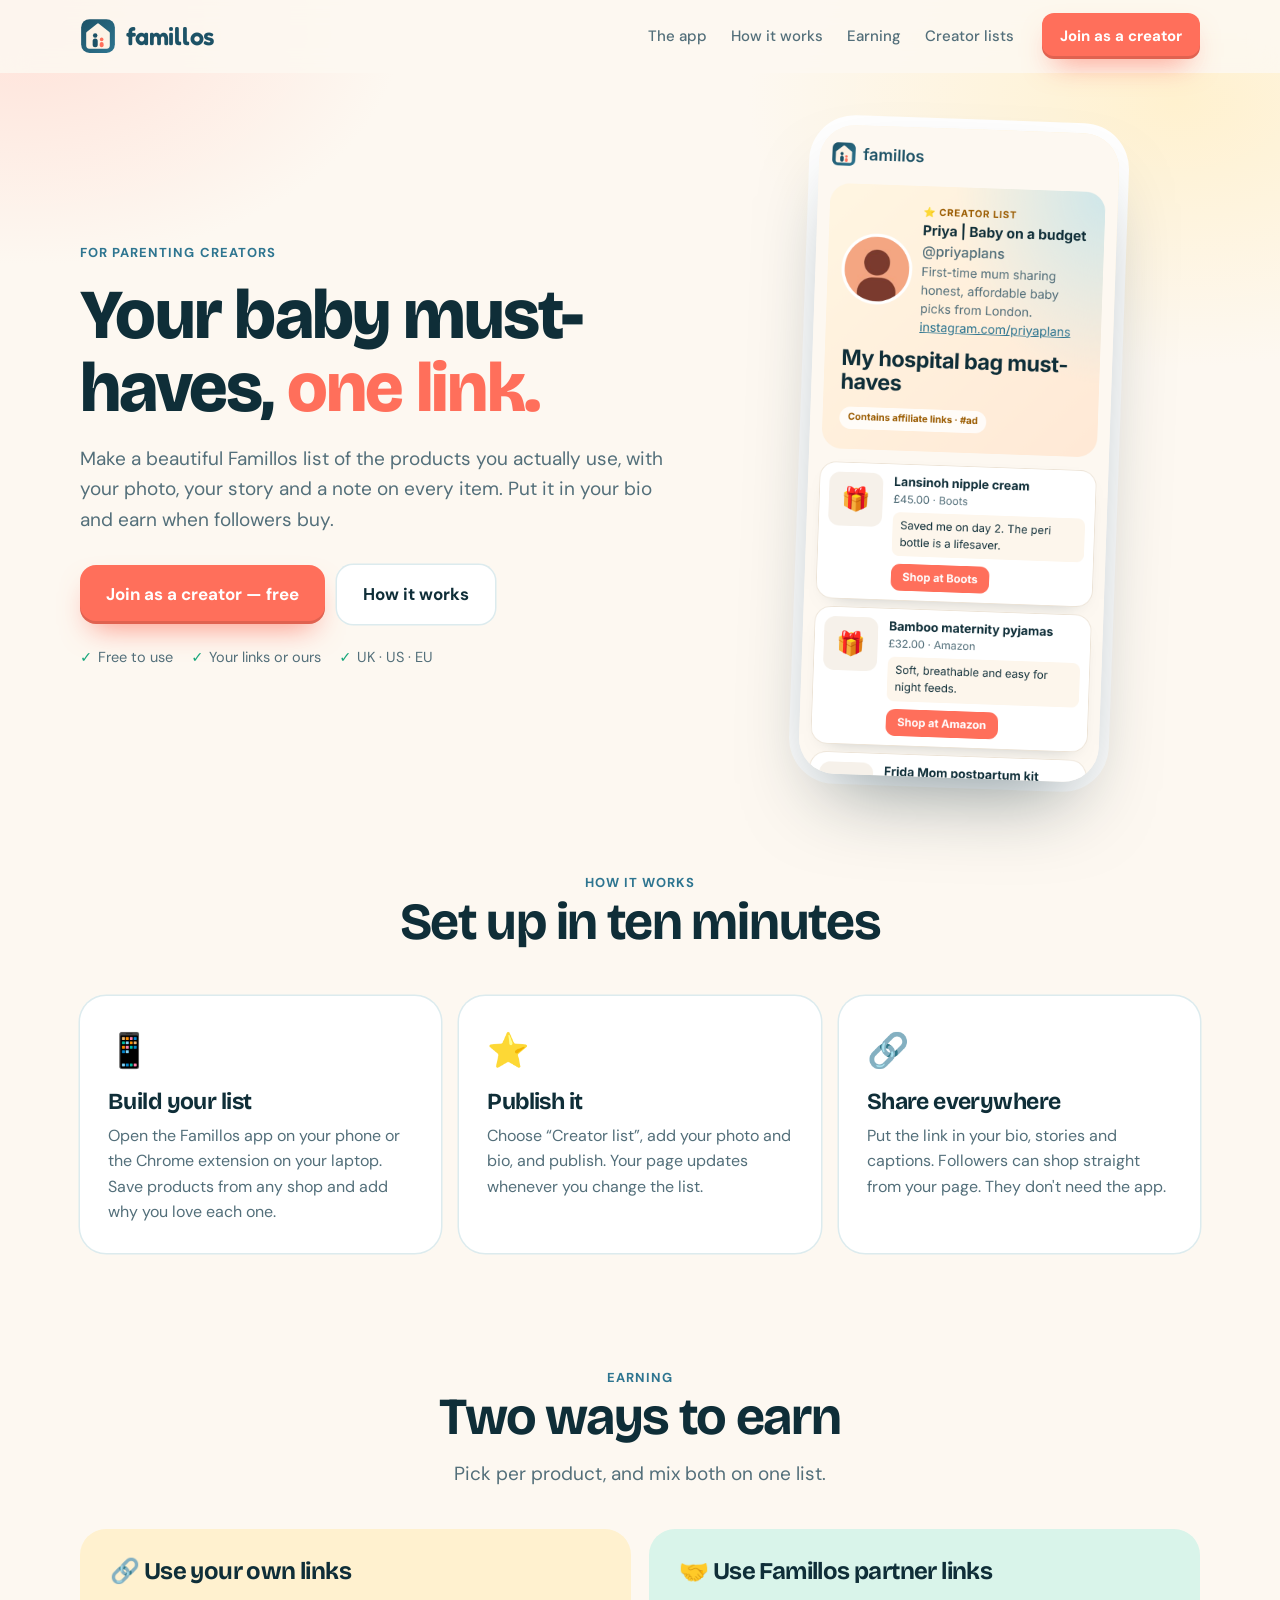
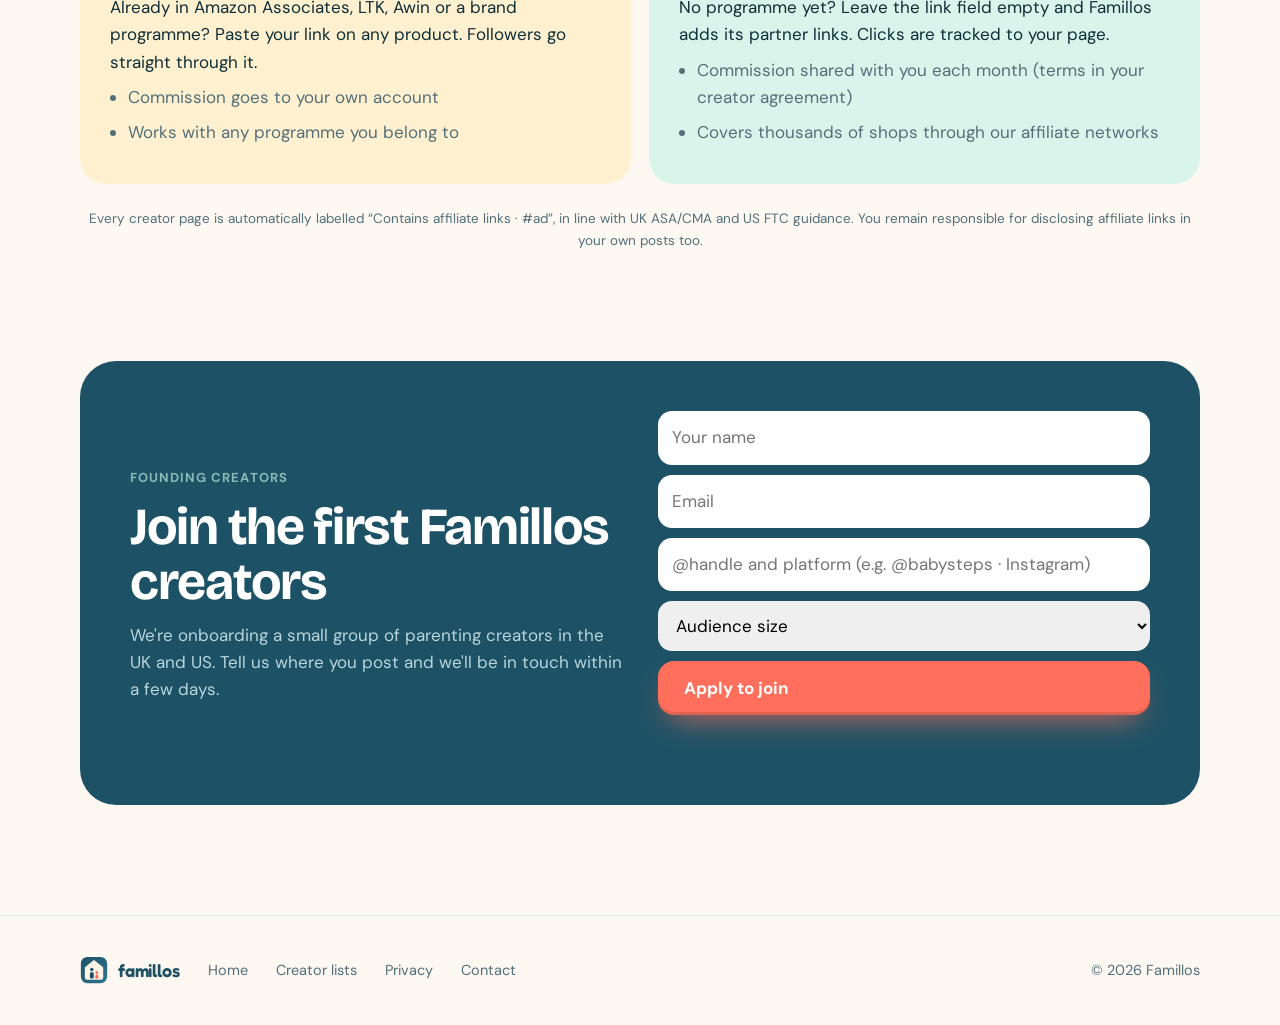
==== website/creators.html @ e51f3b95 "Add files via upload" ====
<!DOCTYPE html>
<html lang="en">
<head>
  <meta charset="UTF-8">
  <meta name="viewport" content="width=device-width, initial-scale=1">
  <title>Famillos for creators — share your baby picks</title>
  <meta name="description" content="Parenting creators: share your baby must-haves on a beautiful Famillos list. Use your own affiliate links or ours, with commission shared.">
  <meta property="og:title" content="Famillos for creators">
  <meta property="og:description" content="Share your baby must-haves on a page that earns.">
  <meta property="og:image" content="https://famillos.com/assets/og-image.png">
  <link rel="canonical" href="https://famillos.com/creators.html">
  <link rel="icon" href="assets/favicon.png">
  <link rel="preconnect" href="https://fonts.googleapis.com"><link rel="preconnect" href="https://fonts.gstatic.com" crossorigin>
  <link href="https://fonts.googleapis.com/css2?family=Fredoka:wght@500;600;700&family=Bricolage+Grotesque:opsz,wght@12..96,600;12..96,800&family=DM+Sans:opsz,wght@9..40,400;9..40,500;9..40,700&display=swap" rel="stylesheet">
  <link rel="stylesheet" href="assets/site.css">
  <style>
    .c-hero { padding: 56px 0 70px; position: relative; }
    .c-hero::before { content: ""; position: absolute; inset: -200px -10% auto; height: 760px; z-index: -1; background: radial-gradient(40% 50% at 85% 30%, #fff1cf, transparent 70%), radial-gradient(35% 45% at 10% 20%, var(--peach), transparent 70%); }
    .c-grid { display: grid; grid-template-columns: 1.1fr .9fr; gap: 48px; align-items: center; }
    @media (max-width: 900px) { .c-grid { grid-template-columns: 1fr; } }
    .c-hero h1 { font-size: clamp(40px, 6vw, 70px); font-weight: 800; margin: 14px 0 18px; }
    .c-hero h1 em { font-style: normal; color: var(--coral); }
    .phone { width: 300px; margin: 0 auto; border-radius: 36px; overflow: hidden; box-shadow: 0 40px 80px -30px rgba(15,46,56,.5), 0 0 0 10px #fff; transform: rotate(2deg); }
    .phone img { width: 100%; display: block; }
    .cards3 { display: grid; grid-template-columns: repeat(3, 1fr); gap: 18px; margin-top: 46px; }
    @media (max-width: 900px) { .cards3 { grid-template-columns: 1fr; } }
    .c3 { border-radius: 26px; padding: 28px; background: var(--white); box-shadow: 0 0 0 1.5px var(--line); }
    .c3 .e { font-size: 34px; }
    .c3 h3 { font-size: 23px; margin: 12px 0 8px; }
    .c3 p { color: var(--muted); font-size: 16px; }
    .earn { display: grid; grid-template-columns: 1fr 1fr; gap: 18px; margin-top: 40px; }
    @media (max-width: 760px) { .earn { grid-template-columns: 1fr; } }
    .earn > div { border-radius: 26px; padding: 30px; }
    .earn h3 { font-size: 24px; margin-bottom: 10px; }
    .earn li { margin: 8px 0 8px 18px; color: var(--muted); }
    .apply { background: var(--teal-900); color: #fff; border-radius: 36px; padding: 50px; display: grid; grid-template-columns: 1fr 1fr; gap: 36px; align-items: center; }
    @media (max-width: 860px) { .apply { grid-template-columns: 1fr; padding: 32px 22px; } }
    .apply p { color: #b9d6dc; }
    .apply form { display: grid; gap: 10px; }
    .apply input, .apply select { font: inherit; padding: 13px 14px; border-radius: 14px; border: 0; }
    .small-print { font-size: 13.5px; color: var(--muted); margin-top: 24px; }
  </style>
</head>
<body>
<nav>
  <div class="wrap">
    <a class="logo" href="/" aria-label="Famillos home"><img src="assets/logo.svg" alt="">famillos</a>
    <div class="links"><a href="/#features">The app</a><a href="#how">How it works</a><a href="#earn">Earning</a><a href="lists.html">Creator lists</a></div>
    <a class="btn btn-main" href="#apply" style="white-space:nowrap">Join as a creator</a>
  </div>
</nav>

<header class="c-hero">
  <div class="wrap c-grid">
    <div>
      <span class="eyebrow">For parenting creators</span>
      <h1>Your baby must-haves, <em>one link.</em></h1>
      <p class="lead">Make a beautiful Famillos list of the products you actually use, with your photo, your story and a note on every item. Put it in your bio and earn when followers buy.</p>
      <div class="cta-row"><a class="btn btn-main" href="#apply">Join as a creator — free</a><a class="btn btn-ghost" href="#how">How it works</a></div>
      <div class="trust"><span>Free to use</span><span>Your links or ours</span><span>UK · US · EU</span></div>
    </div>
    <div class="phone"><img src="assets/page-creator.png" alt="A Famillos creator list on a phone"></div>
  </div>
</header>

<section id="how" style="padding-top:20px">
  <div class="wrap">
    <div class="center reveal"><span class="eyebrow">How it works</span><h2>Set up in ten minutes</h2></div>
    <div class="cards3">
      <div class="c3 reveal"><div class="e">📱</div><h3>Build your list</h3><p>Open the Famillos app on your phone or the Chrome extension on your laptop. Save products from any shop and add why you love each one.</p></div>
      <div class="c3 reveal"><div class="e">⭐</div><h3>Publish it</h3><p>Choose “Creator list”, add your photo and bio, and publish. Your page updates whenever you change the list.</p></div>
      <div class="c3 reveal"><div class="e">🔗</div><h3>Share everywhere</h3><p>Put the link in your bio, stories and captions. Followers can shop straight from your page. They don't need the app.</p></div>
    </div>
  </div>
</section>

<section id="earn" style="padding-top:0">
  <div class="wrap">
    <div class="center reveal"><span class="eyebrow">Earning</span><h2>Two ways to earn</h2><p class="lead">Pick per product, and mix both on one list.</p></div>
    <div class="earn reveal">
      <div style="background:var(--butter)"><h3>🔗 Use your own links</h3><p>Already in Amazon Associates, LTK, Awin or a brand programme? Paste your link on any product. Followers go straight through it.</p><ul><li>Commission goes to your own account</li><li>Works with any programme you belong to</li></ul></div>
      <div style="background:var(--mintbg)"><h3>🤝 Use Famillos partner links</h3><p>No programme yet? Leave the link field empty and Famillos adds its partner links. Clicks are tracked to your page.</p><ul><li>Commission shared with you each month (terms in your creator agreement)</li><li>Covers thousands of shops through our affiliate networks</li></ul></div>
    </div>
    <p class="small-print center">Every creator page is automatically labelled “Contains affiliate links · #ad”, in line with UK ASA/CMA and US FTC guidance. You remain responsible for disclosing affiliate links in your own posts too.</p>
  </div>
</section>

<section id="apply" style="padding-top:0">
  <div class="wrap">
    <div class="apply reveal">
      <div>
        <span class="eyebrow" style="color:var(--sage)">Founding creators</span>
        <h2 style="margin:10px 0 12px">Join the first Famillos creators</h2>
        <p>We're onboarding a small group of parenting creators in the UK and US. Tell us where you post and we'll be in touch within a few days.</p>
      </div>
      <form data-lead="creators">
        <input type="text" name="cname" required placeholder="Your name" aria-label="Your name">
        <input type="email" required placeholder="Email" aria-label="Email">
        <input type="text" name="handle" required placeholder="@handle and platform (e.g. @babysteps · Instagram)" aria-label="Handle and platform">
        <select name="followers" aria-label="Audience size"><option value="">Audience size</option><option>Under 10k</option><option>10k–50k</option><option>50k–250k</option><option>250k+</option></select>
        <button class="btn btn-main" data-label="Apply to join">Apply to join</button>
        <div class="form-msg" aria-live="polite"></div>
      </form>
    </div>
  </div>
</section>

<footer>
  <div class="wrap">
    <a class="logo" href="/" style="font-size:18px"><img src="assets/logo.svg" alt="" style="width:28px;height:28px">famillos</a>
    <a href="/">Home</a><a href="lists.html">Creator lists</a><a href="privacy.html">Privacy</a>
    <a data-contact href="mailto:hello@famillos.com">Contact</a>
    <span style="margin-left:auto">© <span id="yr"></span> Famillos</span>
  </div>
</footer>
<script src="config.js"></script>
<script src="site.js"></script>
<script>document.getElementById("yr").textContent = new Date().getFullYear();</script>
</body>
</html>
---- website/assets/site.css ----
:root {
      --ink: #0f2e38; --muted: #536f7a; --line: #dcebee; --bg: #fdf8f1; --white: #fff;
      --teal-900: #1d5266; --teal: #2e7590; --teal-2: #3d97a6; --sage: #86bcb5; --sky: #bfe3e8;
      --coral: #ff6f5b; --peach: #ffe2d9; --sun: #ffb22e; --butter: #fff1cf; --mint: #16a67a; --mintbg: #d9f4ea; --lilac: #7d6bf0; --lilacbg: #e9e5ff;
      --display: "Bricolage Grotesque", ui-rounded, system-ui, sans-serif;
      --body: "DM Sans", system-ui, -apple-system, "Segoe UI", sans-serif;
    }
    * { box-sizing: border-box; margin: 0; padding: 0; }
    html { scroll-behavior: smooth; }
    body { font: 17px/1.6 var(--body); color: var(--ink); background: var(--bg); overflow-x: hidden; }
    img { max-width: 100%; display: block; }
    a { color: inherit; }
    .wrap { max-width: 1160px; margin: 0 auto; padding: 0 20px; }
    h1, h2, h3 { font-family: var(--display); letter-spacing: -.025em; line-height: 1.05; }
    h2 { font-size: clamp(32px, 4.6vw, 52px); }
    .eyebrow { display: inline-flex; align-items: center; gap: 8px; font-weight: 700; font-size: 13px; letter-spacing: .08em; text-transform: uppercase; color: var(--teal); }
    .center { text-align: center; }
    .lead { font-size: 19px; color: var(--muted); max-width: 620px; }
    .center .lead { margin: 14px auto 0; }

    .btn { display: inline-flex; align-items: center; gap: 10px; padding: 16px 26px; border-radius: 16px; font-weight: 700; font-size: 17px; text-decoration: none; border: 0; cursor: pointer; transition: transform .15s, box-shadow .15s; font-family: var(--body); }
    .btn:hover { transform: translateY(-2px); }
    .btn-main { background: var(--coral); color: #fff; box-shadow: 0 14px 30px -12px rgba(255, 111, 91, .8), inset 0 -3px 0 rgba(0,0,0,.12); }
    .btn-main:hover { box-shadow: 0 20px 36px -12px rgba(255, 111, 91, .9), inset 0 -3px 0 rgba(0,0,0,.12); }
    .btn-ghost { background: var(--white); color: var(--ink); box-shadow: 0 0 0 1.5px var(--line); }
    .chrome { width: 22px; height: 22px; border-radius: 50%; background: conic-gradient(#ea4335 0 33%, #fbbc05 0 66%, #34a853 0); position: relative; flex: none; }
    .chrome::after { content: ""; position: absolute; inset: 6px; border-radius: 50%; background: #4285f4; box-shadow: 0 0 0 2.5px #fff; }

    /* nav */
    nav { position: sticky; top: 0; z-index: 50; background: color-mix(in srgb, var(--bg) 85%, transparent); backdrop-filter: blur(14px); border-bottom: 1px solid transparent; transition: border-color .2s; }
    nav .wrap { display: flex; align-items: center; gap: 28px; height: 72px; }
    .logo { display: flex; align-items: center; gap: 10px; font-family: "Fredoka", var(--display); font-weight: 600; font-size: 25px; letter-spacing: -.01em; text-decoration: none; color: var(--teal-900); }
    .logo img { width: 36px; height: 36px; }
    nav .links { display: flex; gap: 24px; margin-left: auto; font-weight: 500; font-size: 15px; }
    nav .links a { text-decoration: none; color: var(--muted); }
    nav .links a:hover { color: var(--ink); }
    nav .btn { padding: 11px 18px; font-size: 15px; border-radius: 12px; }
    @media (max-width: 760px) { nav .links { display: none; } nav .btn { margin-left: auto; } .hide-sm { display: none; } }

    /* hero */
    .hero { position: relative; padding: 56px 0 90px; }
    .hero::before { content: ""; position: absolute; inset: -200px -10% auto; height: 900px; z-index: -1;
      background: radial-gradient(40% 50% at 85% 30%, var(--sky), transparent 70%), radial-gradient(35% 45% at 10% 20%, var(--peach), transparent 70%), radial-gradient(30% 40% at 60% 90%, var(--butter), transparent 70%); }
    .hero-grid { display: grid; grid-template-columns: 1.02fr 1fr; gap: 48px; align-items: center; }
    @media (max-width: 960px) { .hero-grid { grid-template-columns: 1fr; } }
    .hero h1 { font-size: clamp(44px, 6.6vw, 82px); font-weight: 800; margin: 18px 0 20px; }
    .hero h1 .hl { color: var(--coral); position: relative; white-space: nowrap; }
    .hero h1 .hl svg { position: absolute; left: 0; bottom: -10px; width: 100%; height: 18px; }
    .hero .lead { font-size: 20px; }
    .cta-row { display: flex; flex-wrap: wrap; gap: 12px; margin-top: 30px; align-items: center; }
    .trust { display: flex; flex-wrap: wrap; gap: 18px; margin-top: 22px; color: var(--muted); font-size: 14.5px; }
    .trust span::before { content: "✓"; color: var(--mint); font-weight: 800; margin-right: 6px; }
    .pill { display: inline-flex; align-items: center; gap: 8px; padding: 6px 14px 6px 6px; border-radius: 99px; background: var(--white); box-shadow: 0 0 0 1.5px var(--line); font-size: 14px; font-weight: 500; }
    .pill b { background: var(--mintbg); color: var(--mint); padding: 2px 10px; border-radius: 99px; font-size: 12px; }

    /* browser mockup */
    .stage { position: relative; }
    .browser { background: var(--white); border-radius: 22px; box-shadow: 0 40px 80px -30px rgba(15, 46, 56, .45), 0 0 0 1px rgba(15,46,56,.06); overflow: hidden; transform: rotate(1.2deg); }
    .bar { display: flex; align-items: center; gap: 8px; padding: 12px 16px; background: #f1f5f6; }
    .bar i { width: 11px; height: 11px; border-radius: 50%; background: #ff5f57; } .bar i:nth-child(2) { background: #febc2e; } .bar i:nth-child(3) { background: #28c840; }
    .url { flex: 1; margin-left: 10px; background: var(--white); border-radius: 8px; padding: 5px 12px; font-size: 12.5px; color: var(--muted); }
    .viewport { display: grid; grid-template-columns: 1fr 228px; height: 470px; }
    .shop { padding: 22px; display: flex; flex-direction: column; gap: 14px; background: #fff; }
    .shop .img { flex: 1; border-radius: 16px; background: radial-gradient(60% 60% at 50% 45%, #fff 0 30%, transparent 31%), linear-gradient(135deg, #e8f3f5, #f7efe9); display: grid; place-items: center; font-size: 74px; }
    .sk { height: 12px; border-radius: 99px; background: #edf2f3; } .sk.w6 { width: 60%; } .sk.w4 { width: 40%; } .sk.t { height: 18px; width: 85%; background: #dfe8ea; }
    .price-tag { font-family: var(--display); font-weight: 800; font-size: 26px; color: #c0392b; }
    .add-cart { height: 40px; border-radius: 99px; background: #cc0000; opacity: .85; }
    .panel { border-left: 1px solid var(--line); overflow: hidden; background: #eef5f6; }
    .panel img { width: 100%; }
    .sticker { position: absolute; background: var(--white); border-radius: 16px; padding: 12px 14px; display: flex; gap: 10px; align-items: center; box-shadow: 0 18px 40px -16px rgba(15,46,56,.4); font-size: 14px; animation: float 5s ease-in-out infinite; }
    .sticker .e { width: 36px; height: 36px; border-radius: 11px; display: grid; place-items: center; font-size: 18px; }
    .sticker small { display: block; color: var(--muted); font-size: 12px; }
    .s1 { left: -34px; top: 90px; } .s2 { right: -22px; bottom: 40px; animation-delay: -2.5s; } .s3 { left: 20px; bottom: -28px; animation-delay: -1.2s; }
    @keyframes float { 50% { transform: translateY(-8px); } }
    @media (max-width: 560px) { .viewport { grid-template-columns: 1fr; } .shop { display: none; } .browser { transform: none; } .s1 { left: -6px; } .s2 { right: -6px; } }

    /* stores strip */
    .stores { padding: 28px 0; border-block: 1px solid var(--line); background: var(--white); }
    .stores .wrap { display: flex; flex-wrap: wrap; justify-content: center; gap: 14px 38px; align-items: center; color: var(--muted); }
    .stores b { font-family: var(--display); font-size: 22px; color: #9db2b9; }
    .stores span { font-size: 14px; font-weight: 700; letter-spacing: .06em; text-transform: uppercase; }

    section { padding: 110px 0; }

    /* features */
    .feat { display: grid; grid-template-columns: 1fr 1fr; gap: 64px; align-items: center; margin-top: 90px; }
    .feat:nth-child(even) .copy { order: 2; }
    @media (max-width: 860px) { .feat { grid-template-columns: 1fr; gap: 30px; } .feat:nth-child(even) .copy { order: 0; } }
    .feat h3 { font-size: clamp(30px, 3.6vw, 42px); margin: 14px 0 14px; }
    .feat p { color: var(--muted); font-size: 18px; }
    .feat ul { list-style: none; margin-top: 18px; display: grid; gap: 10px; }
    .feat li { display: flex; gap: 10px; }
    .feat li::before { content: ""; width: 22px; height: 22px; flex: none; border-radius: 7px; background: var(--c) url("data:image/svg+xml,%3Csvg xmlns='http://www.w3.org/2000/svg' viewBox='0 0 24 24' fill='none' stroke='white' stroke-width='3' stroke-linecap='round' stroke-linejoin='round'%3E%3Cpath d='m5 12.5 4.5 4.5L19 7.5'/%3E%3C/svg%3E") center/14px no-repeat; margin-top: 3px; }
    .tag { display: inline-block; padding: 6px 12px; border-radius: 99px; font-weight: 700; font-size: 13px; background: var(--bg2); color: var(--c); }
    .shot { border-radius: 30px; padding: 34px 34px 0; background: var(--bg2); display: flex; justify-content: center; overflow: hidden; height: 520px; position: relative; }
    .shot img { width: 320px; border-radius: 24px 24px 0 0; box-shadow: 0 30px 60px -24px rgba(15,46,56,.45); }
    .c-coral { --c: var(--coral); --bg2: var(--peach); } .c-teal { --c: var(--teal); --bg2: #d6eef1; }
    .c-pink { --c: #d63f7f; --bg2: #fde3ee; }
    .duo { display: grid; grid-template-columns: repeat(3, 1fr); gap: 18px; }
    @media (max-width: 900px) { .duo { grid-template-columns: 1fr; } }
    .duo-card { border-radius: 28px; padding: 30px; }
    .duo-card .e { font-size: 38px; }
    .duo-card h3 { font-size: 26px; margin: 12px 0 8px; }
    .duo-card p { color: var(--muted); font-size: 16.5px; }
    .c-mint { --c: var(--mint); --bg2: var(--mintbg); } .c-sun { --c: #c27a00; --bg2: var(--butter); } .c-lilac { --c: var(--lilac); --bg2: var(--lilacbg); }

    /* steps */
    .steps-sec { background: var(--teal-900); color: #fff; border-radius: 40px; margin: 0 14px; position: relative; overflow: hidden; }
    .steps-sec::after { content: ""; position: absolute; width: 500px; height: 500px; border-radius: 50%; right: -160px; top: -200px; background: radial-gradient(circle, rgba(61,151,166,.6), transparent 70%); }
    .steps-sec .eyebrow { color: var(--sage); }
    .steps-sec .lead { color: #b9d6dc; }
    .steps { display: grid; grid-template-columns: repeat(3, 1fr); gap: 22px; margin-top: 56px; position: relative; z-index: 1; }
    @media (max-width: 860px) { .steps { grid-template-columns: 1fr; } }
    .step { background: rgba(255,255,255,.07); border: 1px solid rgba(255,255,255,.12); border-radius: 24px; padding: 28px; }
    .step .n { width: 46px; height: 46px; border-radius: 14px; display: grid; place-items: center; font-family: var(--display); font-weight: 800; font-size: 22px; color: var(--teal-900); }
    .step h3 { font-size: 24px; margin: 18px 0 8px; }
    .step p { color: #b9d6dc; font-size: 16px; }
    .code { display: inline-block; margin-top: 12px; font-family: ui-monospace, monospace; letter-spacing: .12em; padding: 6px 12px; border-radius: 10px; border: 1.5px dashed var(--sage); color: #fff; }

    /* timeline */
    .timeline { display: grid; grid-template-columns: repeat(7, 1fr); gap: 10px; margin-top: 54px; }
    @media (max-width: 960px) { .timeline { grid-template-columns: repeat(2, 1fr); } }
    .tl { background: var(--white); border-radius: 22px; padding: 20px 16px; box-shadow: 0 0 0 1.5px var(--line); transition: transform .2s; }
    .tl:hover { transform: translateY(-4px) rotate(-1deg); }
    .tl .e { font-size: 34px; }
    .tl b { display: block; font-family: var(--display); font-size: 17px; margin: 8px 0 4px; line-height: 1.15; }
    .tl span { font-size: 13.5px; color: var(--muted); line-height: 1.4; display: block; }

    /* compare */
    .compare { display: grid; grid-template-columns: 1fr 1fr; gap: 20px; margin-top: 50px; }
    @media (max-width: 760px) { .compare { grid-template-columns: 1fr; } }
    .col { border-radius: 26px; padding: 32px; }
    .col.before { background: #f1f1ee; color: #6b6b66; }
    .col.after { background: linear-gradient(140deg, #2e7590, #3d97a6); color: #fff; }
    .col h3 { font-size: 26px; margin-bottom: 18px; }
    .col li { list-style: none; padding: 10px 0; border-top: 1px solid rgba(0,0,0,.07); display: flex; gap: 10px; }
    .col.after li { border-color: rgba(255,255,255,.15); }

    /* lead */
    .lead-box { background: linear-gradient(120deg, var(--butter), var(--peach)); border-radius: 36px; padding: 56px; display: grid; grid-template-columns: 1.1fr 1fr; gap: 40px; align-items: center; position: relative; overflow: hidden; }
    .lead-box::after { content: "🎁"; position: absolute; right: 30px; top: -10px; font-size: 120px; opacity: .14; transform: rotate(14deg); }
    @media (max-width: 860px) { .lead-box { grid-template-columns: 1fr; padding: 34px 24px; } }
    .lead-box h2 { font-size: clamp(30px, 4vw, 44px); }
    form.sub { display: flex; gap: 10px; background: var(--white); padding: 8px; border-radius: 18px; box-shadow: 0 16px 40px -20px rgba(120, 60, 0, .5); position: relative; z-index: 1; }
    form.sub input { flex: 1; min-width: 0; border: 0; outline: 0; font: inherit; padding: 0 12px; background: transparent; }
    form.sub .btn { padding: 14px 20px; }
    .form-msg { font-size: 14px; margin-top: 10px; min-height: 20px; } .form-msg.ok { color: var(--mint); font-weight: 700; } .form-msg.err { color: #c0392b; }
    @media (max-width: 480px) { form.sub { flex-direction: column; } form.sub input { padding: 12px; } }

    /* faq */
    .faq { max-width: 780px; margin: 46px auto 0; }
    details { background: var(--white); border-radius: 18px; margin-bottom: 10px; box-shadow: 0 0 0 1.5px var(--line); }
    summary { list-style: none; cursor: pointer; padding: 20px 24px; font-weight: 700; font-size: 18px; display: flex; justify-content: space-between; gap: 14px; }
    summary::-webkit-details-marker { display: none; }
    summary::after { content: "+"; font-size: 26px; line-height: 1; color: var(--coral); transition: transform .2s; }
    details[open] summary::after { transform: rotate(45deg); }
    details p { padding: 0 24px 22px; color: var(--muted); }

    /* final cta */
    .final { text-align: center; padding: 110px 0 120px; }
    .final h2 { font-size: clamp(38px, 6vw, 70px); max-width: 860px; margin: 0 auto 28px; }

    footer { border-top: 1px solid var(--line); padding: 40px 0; font-size: 14.5px; color: var(--muted); }
    footer .wrap { display: flex; flex-wrap: wrap; gap: 18px 28px; align-items: center; }
    footer a { text-decoration: none; } footer a:hover { color: var(--ink); }
    footer .disc { flex-basis: 100%; font-size: 13px; }

    .reveal { opacity: 0; transform: translateY(24px); transition: opacity .7s ease, transform .7s ease; }
    .reveal.in { opacity: 1; transform: none; }
    @media (prefers-reduced-motion: reduce) { .reveal { opacity: 1; transform: none; } .sticker { animation: none; } html { scroll-behavior: auto; } }

    .c-rose { --c: #c2410c; --bg2: #ffe4dc; }
    .creator-band { background: linear-gradient(120deg, #fff1cf, #ffe2d9); border-radius: 36px; padding: 48px; display: flex; gap: 32px; align-items: center; justify-content: space-between; flex-wrap: wrap; }
    .creator-band > div { max-width: 640px; }
    .creator-band h2 { font-size: clamp(28px, 3.6vw, 40px); margin: 10px 0; }
    .creator-band p { color: #7a4a1a; }
    @media (max-width: 760px) { .creator-band { padding: 30px 22px; } }

    /* keep decorative glows from widening the page (no sideways scroll on phones) */
    .hero, .c-hero { overflow-x: clip; }
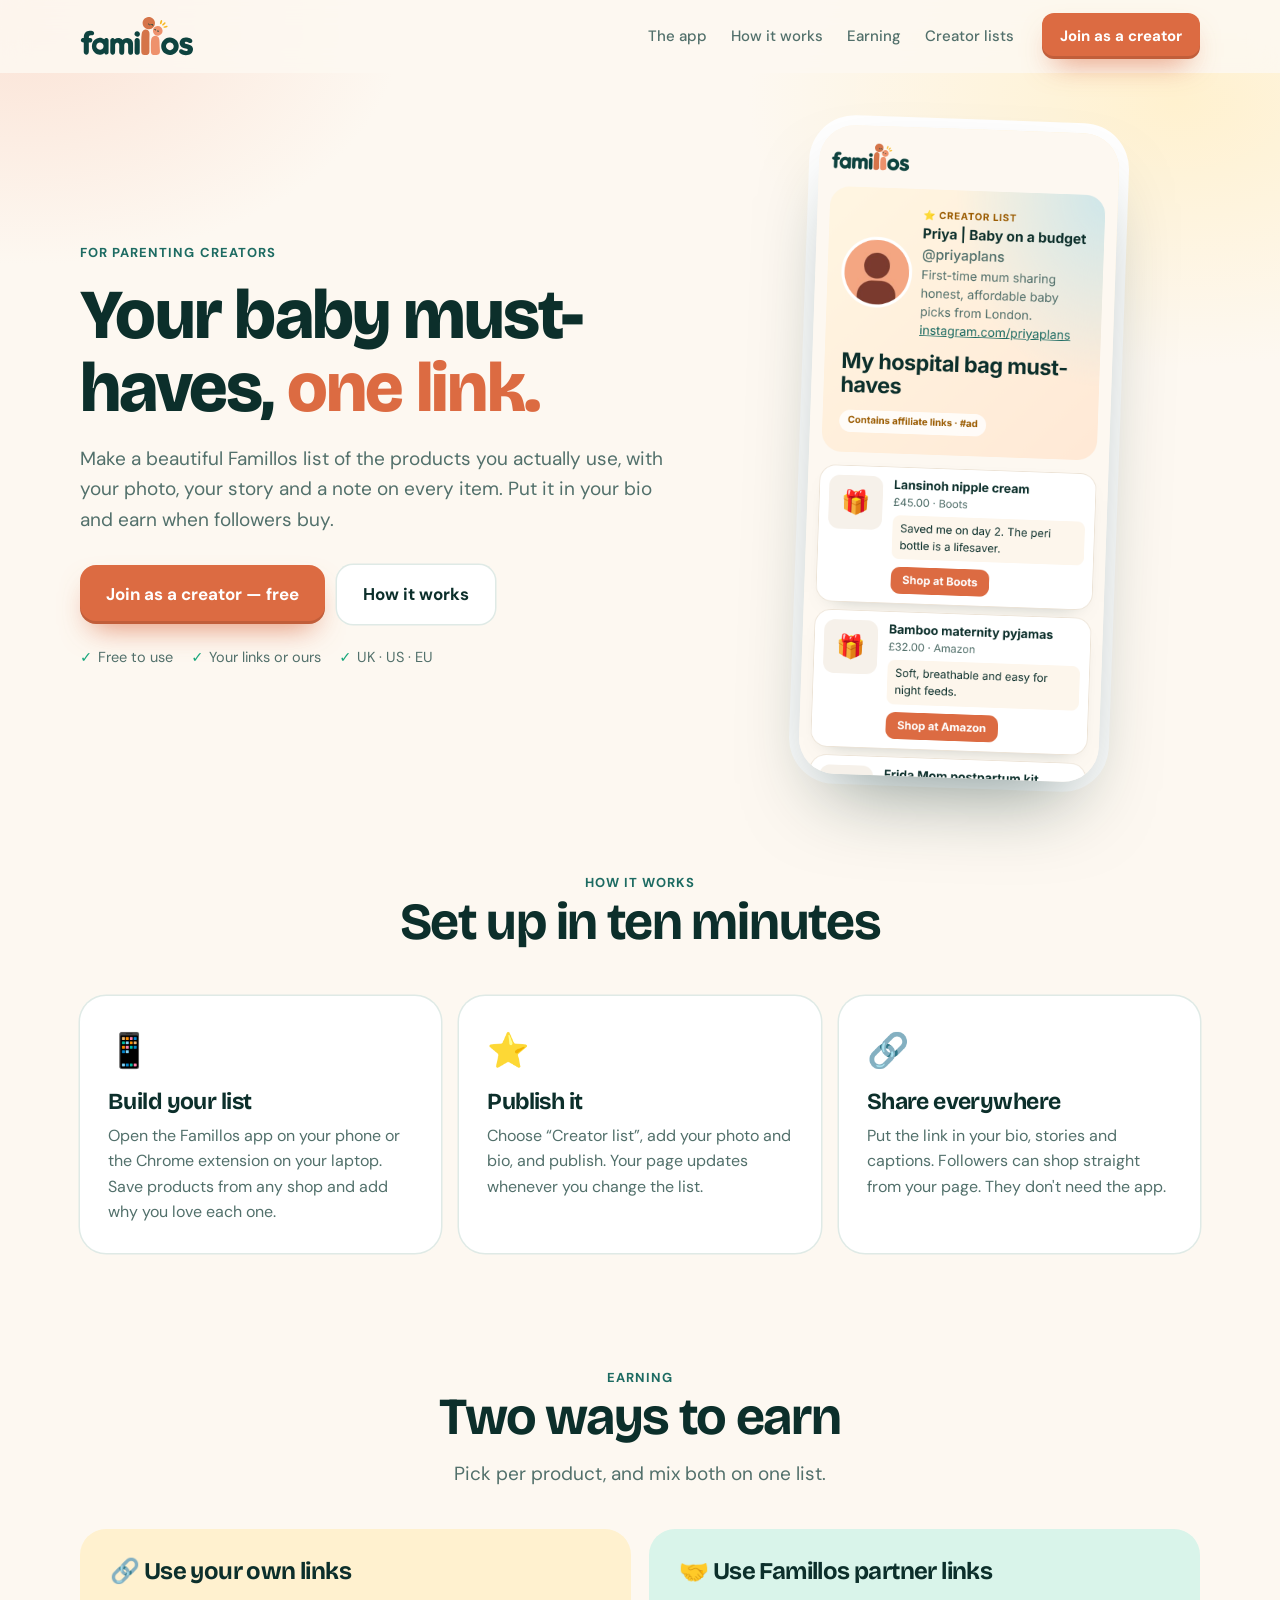
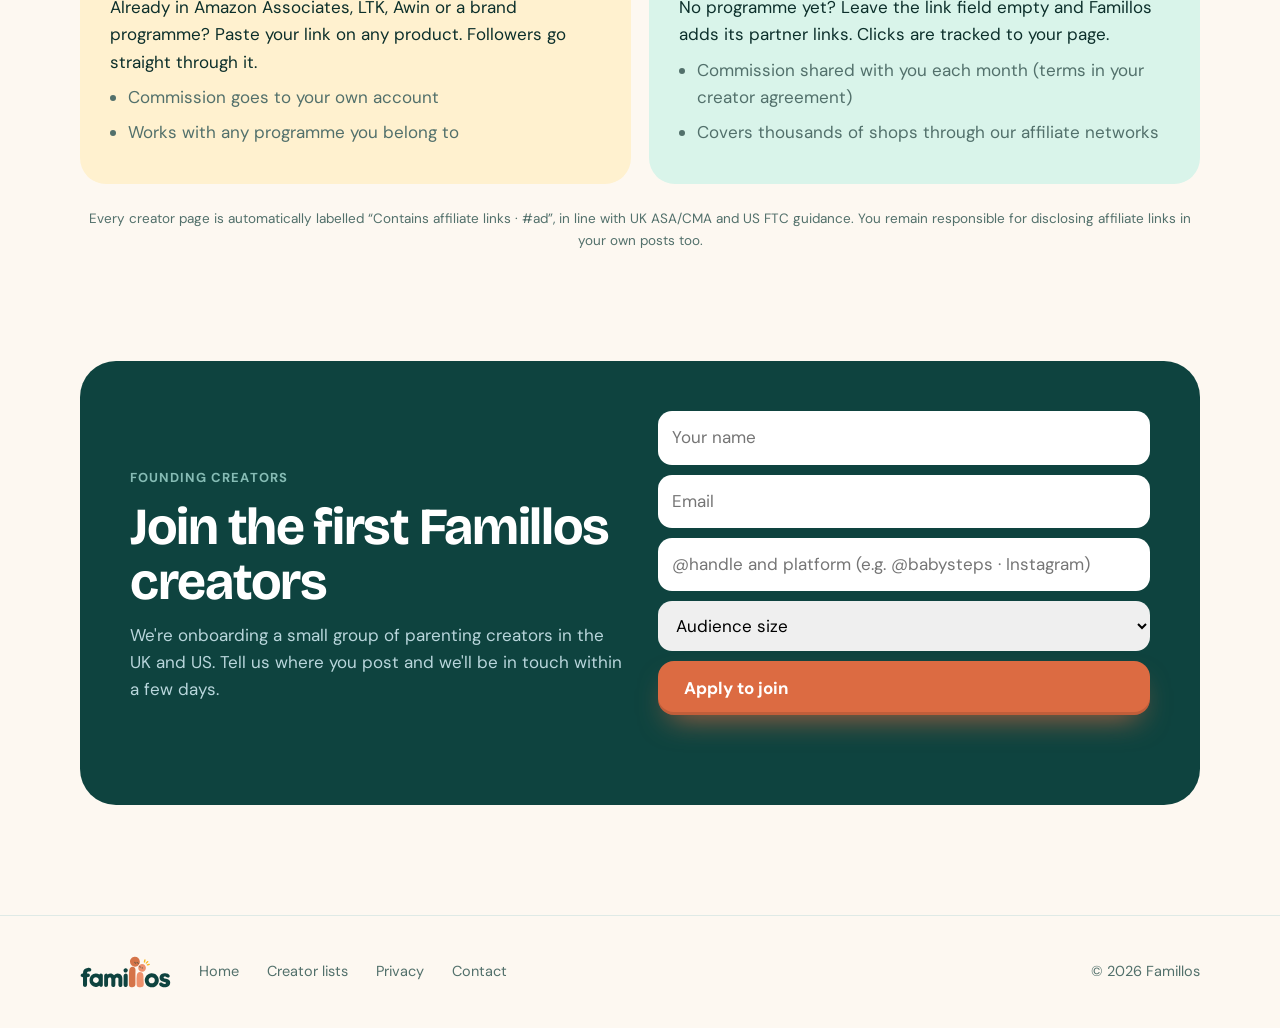
==== commit a4a473f1: "Add files via upload" ====
--- a/website/creators.html
+++ b/website/creators.html
@@ -20,7 +20,7 @@
     @media (max-width: 900px) { .c-grid { grid-template-columns: 1fr; } }
     .c-hero h1 { font-size: clamp(40px, 6vw, 70px); font-weight: 800; margin: 14px 0 18px; }
     .c-hero h1 em { font-style: normal; color: var(--coral); }
-    .phone { width: 300px; margin: 0 auto; border-radius: 36px; overflow: hidden; box-shadow: 0 40px 80px -30px rgba(15,46,56,.5), 0 0 0 10px #fff; transform: rotate(2deg); }
+    .phone { width: 300px; margin: 0 auto; border-radius: 36px; overflow: hidden; box-shadow: 0 40px 80px -30px rgba(12, 47, 43,.5), 0 0 0 10px #fff; transform: rotate(2deg); }
     .phone img { width: 100%; display: block; }
     .cards3 { display: grid; grid-template-columns: repeat(3, 1fr); gap: 18px; margin-top: 46px; }
     @media (max-width: 900px) { .cards3 { grid-template-columns: 1fr; } }
@@ -44,7 +44,7 @@
 <body>
 <nav>
   <div class="wrap">
-    <a class="logo" href="/" aria-label="Famillos home"><img src="assets/logo.svg" alt="">famillos</a>
+    <a class="logo" href="/" aria-label="Famillos home"><img class="wm" src="assets/wordmark.svg" alt="famillos" width="140" height="49"></a>
     <div class="links"><a href="/#features">The app</a><a href="#how">How it works</a><a href="#earn">Earning</a><a href="lists.html">Creator lists</a></div>
     <a class="btn btn-main" href="#apply" style="white-space:nowrap">Join as a creator</a>
   </div>
@@ -107,7 +107,7 @@
 
 <footer>
   <div class="wrap">
-    <a class="logo" href="/" style="font-size:18px"><img src="assets/logo.svg" alt="" style="width:28px;height:28px">famillos</a>
+    <a class="logo" href="/" aria-label="Famillos home"><img class="wm" src="assets/wordmark.svg" alt="famillos" width="110" height="39"></a>
     <a href="/">Home</a><a href="lists.html">Creator lists</a><a href="privacy.html">Privacy</a>
     <a data-contact href="mailto:hello@famillos.com">Contact</a>
     <span style="margin-left:auto">© <span id="yr"></span> Famillos</span>
--- a/website/assets/site.css
+++ b/website/assets/site.css
@@ -1,7 +1,7 @@
     :root {
-      --ink: #0f2e38; --muted: #536f7a; --line: #dcebee; --bg: #fdf8f1; --white: #fff;
-      --teal-900: #1d5266; --teal: #2e7590; --teal-2: #3d97a6; --sage: #86bcb5; --sky: #bfe3e8;
-      --coral: #ff6f5b; --peach: #ffe2d9; --sun: #ffb22e; --butter: #fff1cf; --mint: #16a67a; --mintbg: #d9f4ea; --lilac: #7d6bf0; --lilacbg: #e9e5ff;
+      --ink: #0c2f2b; --muted: #52706b; --line: #dfeae6; --bg: #fdf8f1; --white: #fff;
+      --teal-900: #0e433f; --teal: #1d6b62; --teal-2: #2f8f84; --sage: #86bcb5; --sky: #bfe3e8;
+      --coral: #dc6b42; --peach: #fbe3d6; --sun: #f8b823; --butter: #fff1cf; --mint: #16a67a; --mintbg: #d9f4ea; --lilac: #7d6bf0; --lilacbg: #e9e5ff;
       --display: "Bricolage Grotesque", ui-rounded, system-ui, sans-serif;
       --body: "DM Sans", system-ui, -apple-system, "Segoe UI", sans-serif;
     }
@@ -20,8 +20,8 @@
 
     .btn { display: inline-flex; align-items: center; gap: 10px; padding: 16px 26px; border-radius: 16px; font-weight: 700; font-size: 17px; text-decoration: none; border: 0; cursor: pointer; transition: transform .15s, box-shadow .15s; font-family: var(--body); }
     .btn:hover { transform: translateY(-2px); }
-    .btn-main { background: var(--coral); color: #fff; box-shadow: 0 14px 30px -12px rgba(255, 111, 91, .8), inset 0 -3px 0 rgba(0,0,0,.12); }
-    .btn-main:hover { box-shadow: 0 20px 36px -12px rgba(255, 111, 91, .9), inset 0 -3px 0 rgba(0,0,0,.12); }
+    .btn-main { background: var(--coral); color: #fff; box-shadow: 0 14px 30px -12px rgba(220, 107, 66, .8), inset 0 -3px 0 rgba(0,0,0,.12); }
+    .btn-main:hover { box-shadow: 0 20px 36px -12px rgba(220, 107, 66, .9), inset 0 -3px 0 rgba(0,0,0,.12); }
     .btn-ghost { background: var(--white); color: var(--ink); box-shadow: 0 0 0 1.5px var(--line); }
     .chrome { width: 22px; height: 22px; border-radius: 50%; background: conic-gradient(#ea4335 0 33%, #fbbc05 0 66%, #34a853 0); position: relative; flex: none; }
     .chrome::after { content: ""; position: absolute; inset: 6px; border-radius: 50%; background: #4285f4; box-shadow: 0 0 0 2.5px #fff; }
@@ -31,6 +31,8 @@
     nav .wrap { display: flex; align-items: center; gap: 28px; height: 72px; }
     .logo { display: flex; align-items: center; gap: 10px; font-family: "Fredoka", var(--display); font-weight: 600; font-size: 25px; letter-spacing: -.01em; text-decoration: none; color: var(--teal-900); }
     .logo img { width: 36px; height: 36px; }
+    .logo img.wm { width: auto; height: 40px; }
+    footer .logo img.wm { height: 32px; }
     nav .links { display: flex; gap: 24px; margin-left: auto; font-weight: 500; font-size: 15px; }
     nav .links a { text-decoration: none; color: var(--muted); }
     nav .links a:hover { color: var(--ink); }
@@ -55,7 +57,7 @@
 
     /* browser mockup */
     .stage { position: relative; }
-    .browser { background: var(--white); border-radius: 22px; box-shadow: 0 40px 80px -30px rgba(15, 46, 56, .45), 0 0 0 1px rgba(15,46,56,.06); overflow: hidden; transform: rotate(1.2deg); }
+    .browser { background: var(--white); border-radius: 22px; box-shadow: 0 40px 80px -30px rgba(12, 47, 43, .45), 0 0 0 1px rgba(12, 47, 43,.06); overflow: hidden; transform: rotate(1.2deg); }
     .bar { display: flex; align-items: center; gap: 8px; padding: 12px 16px; background: #f1f5f6; }
     .bar i { width: 11px; height: 11px; border-radius: 50%; background: #ff5f57; } .bar i:nth-child(2) { background: #febc2e; } .bar i:nth-child(3) { background: #28c840; }
     .url { flex: 1; margin-left: 10px; background: var(--white); border-radius: 8px; padding: 5px 12px; font-size: 12.5px; color: var(--muted); }
@@ -67,7 +69,7 @@
     .add-cart { height: 40px; border-radius: 99px; background: #cc0000; opacity: .85; }
     .panel { border-left: 1px solid var(--line); overflow: hidden; background: #eef5f6; }
     .panel img { width: 100%; }
-    .sticker { position: absolute; background: var(--white); border-radius: 16px; padding: 12px 14px; display: flex; gap: 10px; align-items: center; box-shadow: 0 18px 40px -16px rgba(15,46,56,.4); font-size: 14px; animation: float 5s ease-in-out infinite; }
+    .sticker { position: absolute; background: var(--white); border-radius: 16px; padding: 12px 14px; display: flex; gap: 10px; align-items: center; box-shadow: 0 18px 40px -16px rgba(12, 47, 43,.4); font-size: 14px; animation: float 5s ease-in-out infinite; }
     .sticker .e { width: 36px; height: 36px; border-radius: 11px; display: grid; place-items: center; font-size: 18px; }
     .sticker small { display: block; color: var(--muted); font-size: 12px; }
     .s1 { left: -34px; top: 90px; } .s2 { right: -22px; bottom: 40px; animation-delay: -2.5s; } .s3 { left: 20px; bottom: -28px; animation-delay: -1.2s; }
@@ -93,7 +95,7 @@
     .feat li::before { content: ""; width: 22px; height: 22px; flex: none; border-radius: 7px; background: var(--c) url("data:image/svg+xml,%3Csvg xmlns='http://www.w3.org/2000/svg' viewBox='0 0 24 24' fill='none' stroke='white' stroke-width='3' stroke-linecap='round' stroke-linejoin='round'%3E%3Cpath d='m5 12.5 4.5 4.5L19 7.5'/%3E%3C/svg%3E") center/14px no-repeat; margin-top: 3px; }
     .tag { display: inline-block; padding: 6px 12px; border-radius: 99px; font-weight: 700; font-size: 13px; background: var(--bg2); color: var(--c); }
     .shot { border-radius: 30px; padding: 34px 34px 0; background: var(--bg2); display: flex; justify-content: center; overflow: hidden; height: 520px; position: relative; }
-    .shot img { width: 320px; border-radius: 24px 24px 0 0; box-shadow: 0 30px 60px -24px rgba(15,46,56,.45); }
+    .shot img { width: 320px; border-radius: 24px 24px 0 0; box-shadow: 0 30px 60px -24px rgba(12, 47, 43,.45); }
     .c-coral { --c: var(--coral); --bg2: var(--peach); } .c-teal { --c: var(--teal); --bg2: #d6eef1; }
     .c-pink { --c: #d63f7f; --bg2: #fde3ee; }
     .duo { display: grid; grid-template-columns: repeat(3, 1fr); gap: 18px; }
@@ -106,7 +108,7 @@
 
     /* steps */
     .steps-sec { background: var(--teal-900); color: #fff; border-radius: 40px; margin: 0 14px; position: relative; overflow: hidden; }
-    .steps-sec::after { content: ""; position: absolute; width: 500px; height: 500px; border-radius: 50%; right: -160px; top: -200px; background: radial-gradient(circle, rgba(61,151,166,.6), transparent 70%); }
+    .steps-sec::after { content: ""; position: absolute; width: 500px; height: 500px; border-radius: 50%; right: -160px; top: -200px; background: radial-gradient(circle, rgba(47,143,132,.6), transparent 70%); }
     .steps-sec .eyebrow { color: var(--sage); }
     .steps-sec .lead { color: #b9d6dc; }
     .steps { display: grid; grid-template-columns: repeat(3, 1fr); gap: 22px; margin-top: 56px; position: relative; z-index: 1; }
@@ -131,7 +133,7 @@
     @media (max-width: 760px) { .compare { grid-template-columns: 1fr; } }
     .col { border-radius: 26px; padding: 32px; }
     .col.before { background: #f1f1ee; color: #6b6b66; }
-    .col.after { background: linear-gradient(140deg, #2e7590, #3d97a6); color: #fff; }
+    .col.after { background: linear-gradient(140deg, #1d6b62, #2f8f84); color: #fff; }
     .col h3 { font-size: 26px; margin-bottom: 18px; }
     .col li { list-style: none; padding: 10px 0; border-top: 1px solid rgba(0,0,0,.07); display: flex; gap: 10px; }
     .col.after li { border-color: rgba(255,255,255,.15); }
@@ -170,7 +172,7 @@
     @media (prefers-reduced-motion: reduce) { .reveal { opacity: 1; transform: none; } .sticker { animation: none; } html { scroll-behavior: auto; } }
 
     .c-rose { --c: #c2410c; --bg2: #ffe4dc; }
-    .creator-band { background: linear-gradient(120deg, #fff1cf, #ffe2d9); border-radius: 36px; padding: 48px; display: flex; gap: 32px; align-items: center; justify-content: space-between; flex-wrap: wrap; }
+    .creator-band { background: linear-gradient(120deg, #fff1cf, #fbe3d6); border-radius: 36px; padding: 48px; display: flex; gap: 32px; align-items: center; justify-content: space-between; flex-wrap: wrap; }
     .creator-band > div { max-width: 640px; }
     .creator-band h2 { font-size: clamp(28px, 3.6vw, 40px); margin: 10px 0; }
     .creator-band p { color: #7a4a1a; }
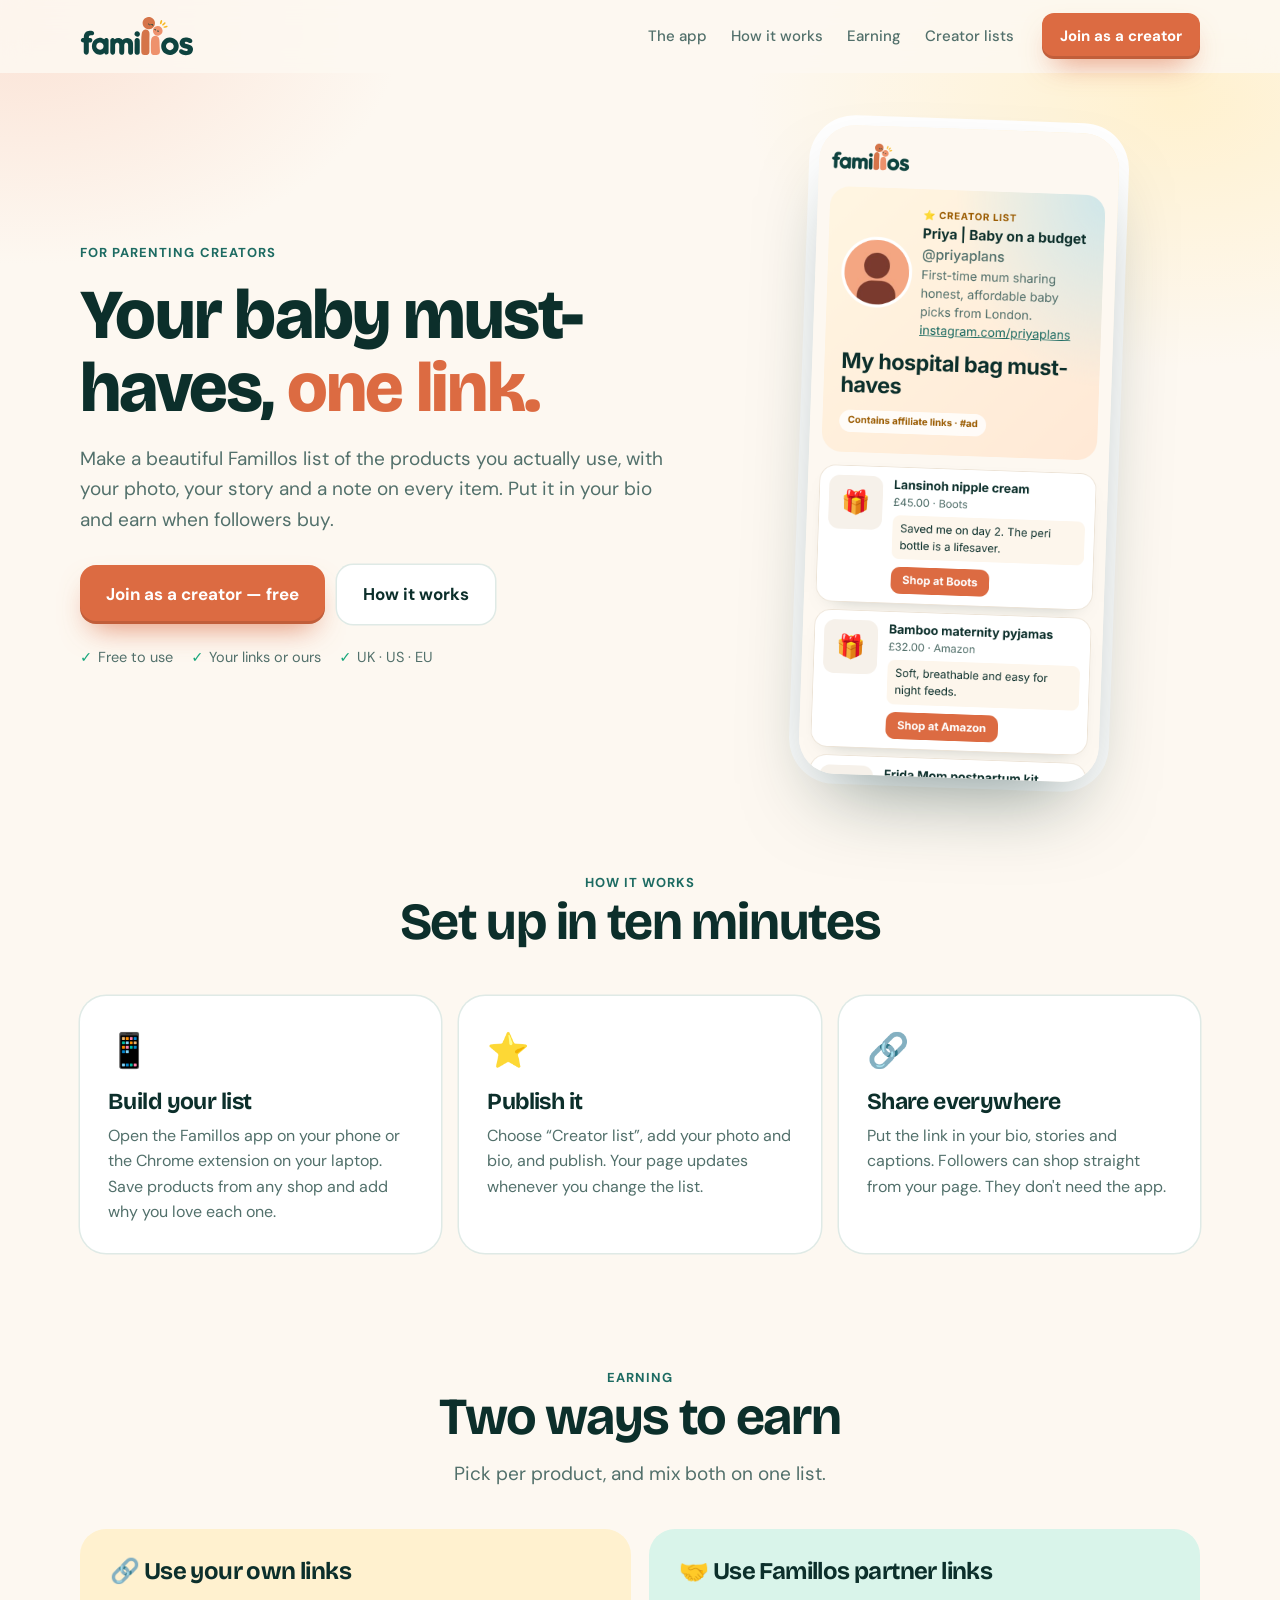
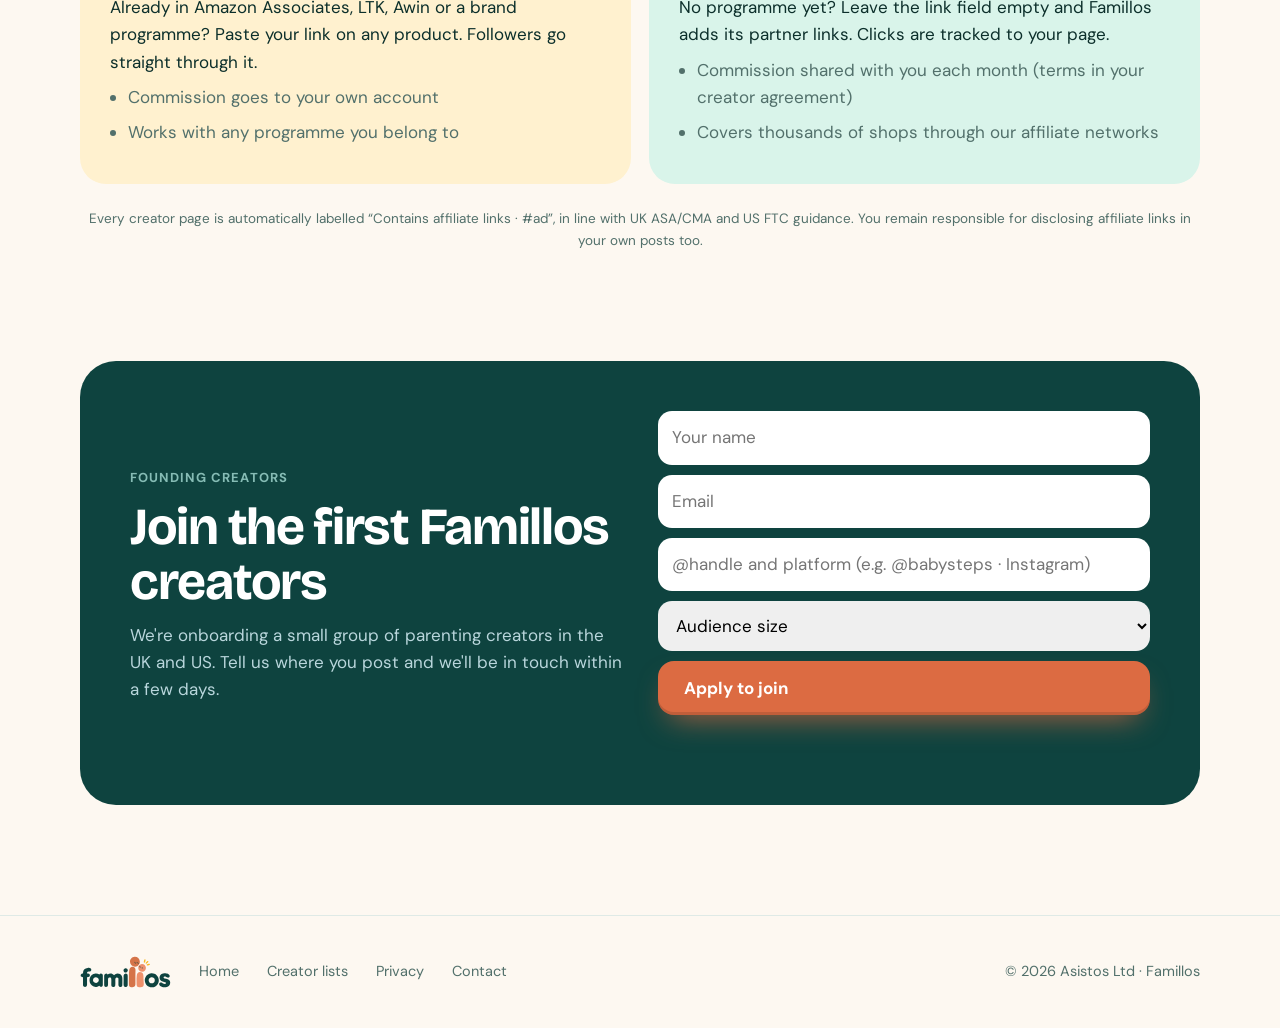
==== commit 90808e3a: "Add files via upload" ====
--- a/website/creators.html
+++ b/website/creators.html
@@ -110,7 +110,7 @@
     <a class="logo" href="/" aria-label="Famillos home"><img class="wm" src="assets/wordmark.svg" alt="famillos" width="110" height="39"></a>
     <a href="/">Home</a><a href="lists.html">Creator lists</a><a href="privacy.html">Privacy</a>
     <a data-contact href="mailto:hello@famillos.com">Contact</a>
-    <span style="margin-left:auto">© <span id="yr"></span> Famillos</span>
+    <span style="margin-left:auto">© <span id="yr"></span> Asistos Ltd · Famillos</span>
   </div>
 </footer>
 <script src="config.js"></script>
